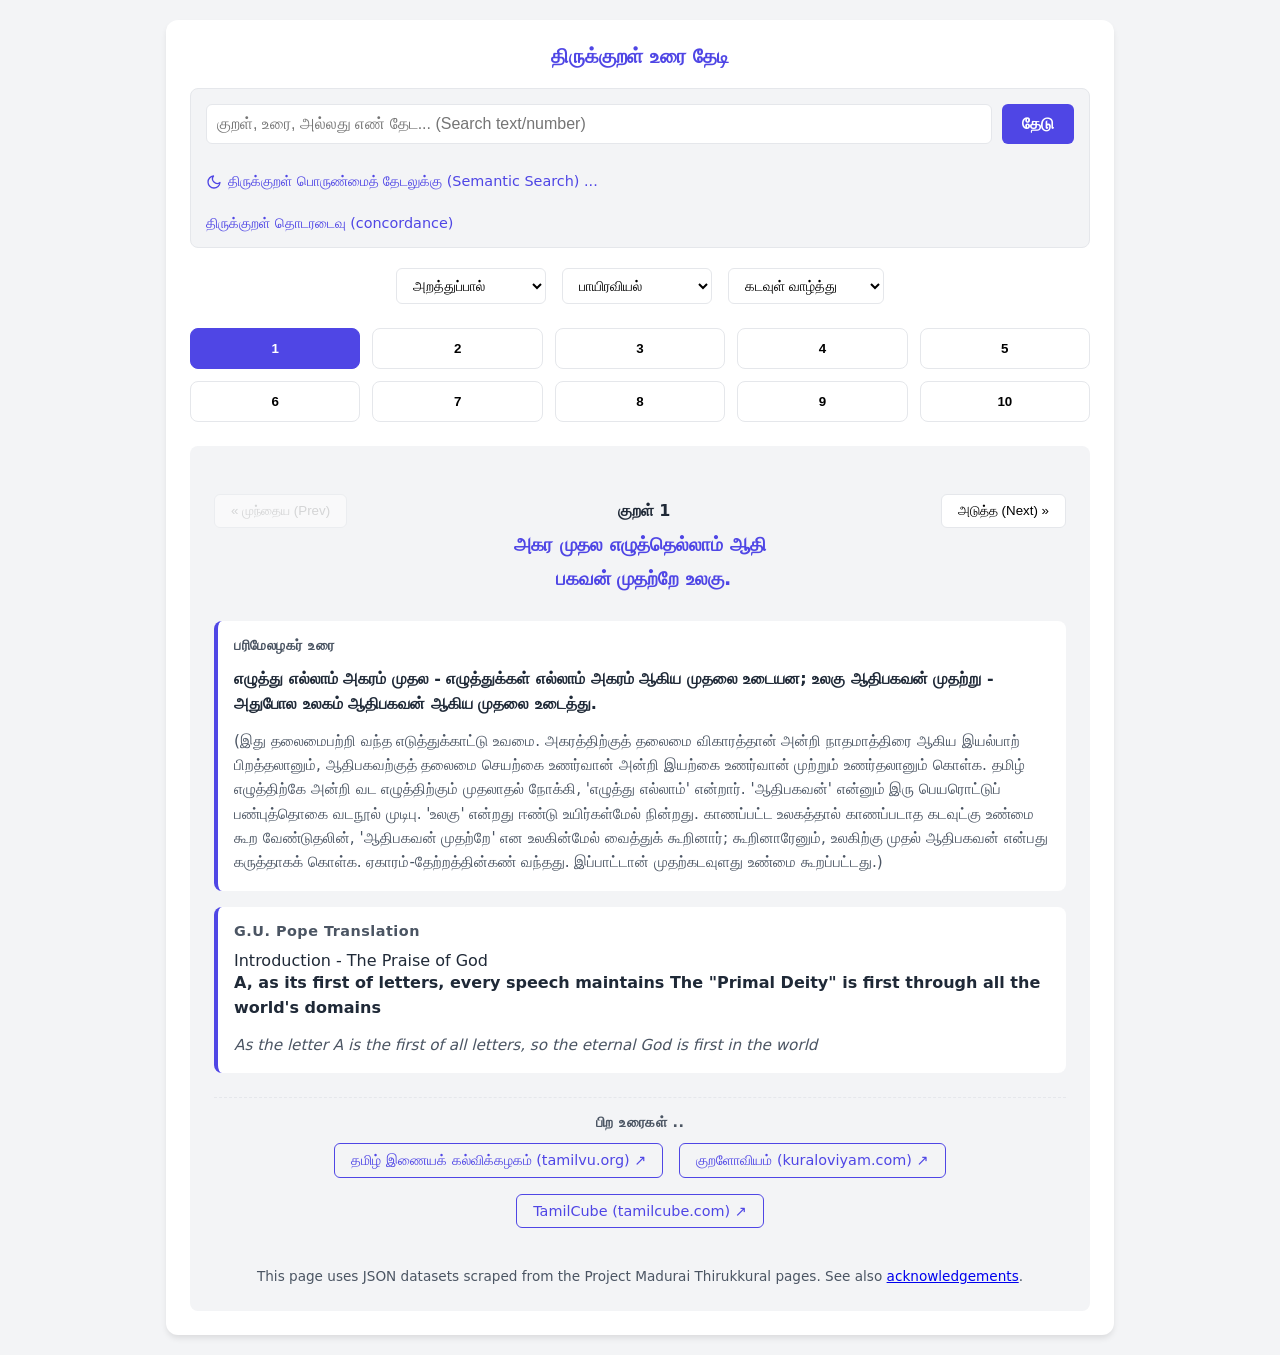
==== index.html @ 0a446682 "using table for search results rather than drop down which does not work on mobile properly." ====
<!DOCTYPE html>
<html lang="ta">
<head>
  <meta charset="UTF-8">
  <meta name="viewport" content="width=device-width, initial-scale=1.0">
  <title>திருக்குறள் உரை தேடி</title>
  <link rel="stylesheet" href="common.css">
  <style>
    body {
      flex-direction: column;
      align-items: center;
      padding: 20px;
      display: flex;
    }
    .container {
      max-width: 900px;
      width: 100%;
      background: var(--surface);
      border-radius: 12px;
      box-shadow: 0 4px 6px -1px rgba(0, 0, 0, 0.1);
      padding: 24px;
    }
    .header {
      text-align: center;
      margin-bottom: 20px;
    }

    /* --- New Search Styles --- */
    .search-container {
      position: relative;
      margin-bottom: 24px;
      text-align: center;
      padding-bottom: 20px;
      border-bottom: 1px solid var(--border);
      z-index: 50;
    }
    .search-box {
      display: flex;
      justify-content: center;
      gap: 8px;
      margin-bottom: 12px;
    }
    .search-box input {
      width: 100%;
      max-width: 400px;
      padding: 10px 14px;
      border: 1px solid var(--border);
      border-radius: 6px;
      font-size: 1rem;
      outline: none;
    }
    .search-box input:focus {
      border-color: var(--primary);
      box-shadow: 0 0 0 2px rgba(79, 70, 229, 0.1);
    }
    .search-box button {
      padding: 10px 20px;
      background: var(--primary);
      color: white;
      border: none;
      border-radius: 6px;
      cursor: pointer;
      font-weight: bold;
      transition: background 0.2s;
    }
    .search-box button:hover {
      background: var(--primary-hover);
    }
    .semantic-link {
      font-size: 0.9rem;
      color: var(--primary);
      text-decoration: none;
      font-weight: 500;
      display: inline-flex;
      align-items: center;
      gap: 6px;
    }
    .semantic-link:hover {
      text-decoration: underline;
    }

    .concordance-link {
      font-size: 0.9rem;
      color: var(--primary);
      text-decoration: none;
      font-weight: 500;
      display: inline-flex;
      align-items: center;
      gap: 6px;
    }
    .concordance-link:hover {
      text-decoration: underline;
    }

    .concordance-word-link {
      color: var(--primary);
      text-decoration:none;
    }

    .concordance-word-link:hover {
      text-decoration: underline;
    }

    .search-results {
      display: none;
      position: absolute;
      top: 60px; /* Positions right below the input */
      left: 50%;
      transform: translateX(-50%);
      width: 100%;
      max-width: 500px;
      background: var(--surface);
      border: 1px solid var(--border);
      border-radius: 8px;
      box-shadow: 0 10px 25px -5px rgba(0, 0, 0, 0.1);
      max-height: 350px;
      overflow-y: auto;
      text-align: left;
    }
    .search-result-item {
      padding: 12px 16px;
      border-bottom: 1px solid var(--border);
      cursor: pointer;
      transition: background 0.2s;
    }
    .search-result-item:last-child {
      border-bottom: none;
    }
    .search-result-item:hover {
      background: var(--background);
    }
    .search-result-kural {
      font-weight: 600;
      color: var(--primary);
      margin-bottom: 4px;
      font-size: 0.9rem;
    }
    .search-result-text {
      font-size: 0.95rem;
      color: var(--text-main);
      white-space: nowrap;
      overflow: hidden;
      text-overflow: ellipsis;
    }
    /* -------------------------- */

    .nav-controls {
      display: flex;
      gap: 16px;
      margin-bottom: 24px;
      flex-wrap: wrap;
      justify-content: center;
    }
    select {
      padding: 8px 12px;
      border: 1px solid var(--border);
      border-radius: 6px;
      font-size: 14px;
      outline: none;
      background: var(--surface);
      cursor: pointer;
      min-width: 150px;
    }
    .kural-grid {
      display: grid;
      grid-template-columns: repeat(5, 1fr);
      gap: 12px;
      margin-bottom: 24px;
    }
    .kural-btn {
      padding: 12px;
      background: var(--surface);
      border: 1px solid var(--border);
      border-radius: 8px;
      cursor: pointer;
      font-weight: bold;
      transition: all 0.2s;
      position: relative;
    }
    .kural-btn:hover {
      border-color: var(--primary);
      color: var(--primary);
    }
    .kural-btn.active {
      background: var(--primary);
      color: white;
      border-color: var(--primary);
    }
    .kural-btn::after {
      content: attr(data-preview);
      position: absolute;
      bottom: 110%;
      left: 50%;
      transform: translateX(-50%);
      background: #333;
      color: white;
      padding: 8px;
      border-radius: 4px;
      font-size: 12px;
      white-space: pre-line;
      width: max-content;
      max-width: 250px;
      opacity: 0;
      pointer-events: none;
      transition: opacity 0.2s;
      z-index: 10;
      text-align: center;
      line-height: 1.4;
    }
    .kural-btn:hover::after {
      opacity: 1;
    }
    .viewer {
      background: var(--background);
      border-radius: 8px;
      padding: 24px;
      margin-top: 16px;
    }
    .kural-text {
      font-size: 1.2rem;
      font-weight: 600;
      line-height: 1.8;
      text-align: center;
      margin-bottom: 24px;
      color: var(--primary);
      white-space: pre-wrap; /* This makes the \n in JSON render as actual line breaks! */
    }
    .urai-section {
      margin-bottom: 16px;
      padding: 16px;
      background: var(--surface);
      border-radius: 8px;
      border-left: 4px solid var(--primary);
    }
    .urai-title {
      font-size: 0.9rem;
      color: var(--text-muted);
      letter-spacing: 0.5px;
      margin-bottom: 12px;
      font-weight: bold;
    }
    .urai-summary {
      font-weight: 600;
      color: var(--text-main);
      margin-bottom: 12px;
      line-height: 1.6;
    }
    .urai-detail {
      color: var(--text-muted);
      line-height: 1.6;
      font-size: 0.95rem;
    }
    .pagination {
      display: flex;
      justify-content: space-between;
      margin-top: 24px;
    }
    .page-btn {
      padding: 8px 16px;
      background: var(--surface);
      border: 1px solid var(--border);
      border-radius: 6px;
      cursor: pointer;
    }
    .page-btn:hover:not(:disabled) {
      background: var(--primary);
      color: white;
    }
    .page-btn:disabled {
      opacity: 0.5;
      cursor: not-allowed;
    }

    .external-links-section {
      margin-top: 24px;
      padding-top: 16px;
      border-top: 1px dashed var(--border);
      text-align: center;
    }
    .external-links {
      display: flex;
      gap: 16px;
      justify-content: center;
      flex-wrap: wrap;
      margin-top: 12px;
    }
    .external-links a {
      color: var(--primary);
      text-decoration: none;
      font-weight: 500;
      font-size: 0.9rem;
      padding: 8px 16px;
      border: 1px solid var(--primary);
      border-radius: 6px;
      transition: all 0.2s;
    }
    .external-links a:hover {
      background: var(--primary);
      color: white;
    }

    mark {
      background-color: #fef08a; /* Soft yellow */
      color: #1f2937;
      border-radius: 2px;
      padding: 0 2px;
      font-weight: bold;
    }

  </style>
</head>
<body>

<div class="container">
  <div class="header">
    <h1>திருக்குறள் உரை தேடி</h1>
  </div>

  <!-- Search Section -->
  <div id="search-section" style="margin: 20px 0; padding: 15px; background: var(--background); border-radius: 8px; border: 1px solid var(--border);">
    <div style="display: flex; gap: 10px;">
        <input type="text" id="searchInput" placeholder="குறள், உரை, அல்லது எண் தேட... (Search text/number)"
            style="flex: 1; padding: 10px; border: 1px solid var(--border); border-radius: 6px; font-size: 1rem;">
        <button onclick="executeSearch()" style="padding: 10px 20px; background: var(--primary); color: white; border: none; border-radius: 6px; cursor: pointer; font-size: 1rem; font-weight: bold;">
            தேடு
        </button>
    </div>

    <div style="margin-top: 10px;">
      <br>
      <a href="search.html" class="semantic-link" target="TirukkuralSemanticSearchPage">
        <svg width="16" height="16" viewBox="0 0 24 24" fill="none"
          stroke="currentColor" stroke-width="2" stroke-linecap="round"
          stroke-linejoin="round"><path d="M21 12.79A9 9 0 1 1 11.21 3 7 7 0 0 0 21 12.79z"></path>
        </svg>
        திருக்குறள் பொருண்மைத் தேடலுக்கு (Semantic Search) ...
      </a>
      <br>
      <br>
      <a href="concordance.html"  class="concordance-link"
          target="TirukkualConcordancePage">திருக்குறள் தொடரடைவு (concordance)</a>
    </div>

    <div id="search-results-container" style="display: none; margin-top: 15px; max-height: 400px; overflow-y: auto; border: 1px solid var(--border); border-radius: 6px;">
        <table style="width: 100%; border-collapse: collapse; background: white;">
            <thead style="position: sticky; top: 0; background: #f1f5f9; box-shadow: 0 1px 2px rgba(0,0,0,0.1); z-index: 1;">
                <tr>
                    <th style="padding: 10px; text-align: left; width: 25%; border-bottom: 2px solid #cbd5e1;">எண்</th>
                    <th style="padding: 10px; text-align: left; border-bottom: 2px solid #cbd5e1;">குறள் / விளக்கம்</th>
                </tr>
            </thead>
            <tbody id="search-results-body"></tbody>
        </table>
    </div>
  </div>

  <div class="nav-controls">
    <select id="paalSelect"></select>
    <select id="iyalSelect"></select>
    <select id="adhikaramSelect"></select>
  </div>

  <div class="kural-grid" id="kuralGrid"></div>

  <div class="viewer" id="viewerSection" style="display: none;">
    <div class="pagination">
      <button class="page-btn" id="prevBtn">« முந்தைய (Prev)</button>
      <span id="kuralNumberDisplay" style="font-weight: bold; align-self: center;"></span>
      <button class="page-btn" id="nextBtn">அடுத்த (Next) »</button>
    </div>

    <div class="kural-text" id="kuralText"></div>

    <div class="urai-section">
      <div class="urai-title">பரிமேலழகர் உரை</div>
      <div class="urai-summary" id="parimelazhagarSummary"></div>
      <div class="urai-detail" id="parimelazhagarDetail"></div>
    </div>

    <div class="urai-section">
      <div class="urai-title">G.U. Pope Translation</div>
      <div class="urai-iyal-adikaram-title" id="popeIyalAdikaramTitle"></div>
      <div class="urai-summary" id="popeTranslation"></div>
      <div class="urai-detail" id="popeExplanation" style="font-style: italic;"></div>
    </div>

    <div class="external-links-section">
      <div class="urai-title">பிற உரைகள் ..</div>
      <div class="external-links">
        <a id="linkTamilVu" href="#" target="TamilvuKuralPage" rel="noopener noreferrer">தமிழ் இணையக் கல்விக்கழகம் (tamilvu.org) ↗</a>
        <a id="linkKuraloviyam" href="#" target="KuraloviyamKuralPage" rel="noopener noreferrer">குறளோவியம் (kuraloviyam.com) ↗</a>
        <a id="linkTamilcube" href="#" target="TamilcubeKuralPage" rel="noopener noreferrer">TamilCube (tamilcube.com) ↗</a
      </div>
    </div>

    <br>
    <br>
    <!-- Semantic paragraph for the attribution -->
    <p style="font-size: 0.85rem; color: var(--text-muted); line-height: 1.5; margin: 0;">
      This page uses JSON datasets scraped from the Project Madurai Thirukkural pages. See
      also <a href="acknowledgements.html">acknowledgements</a>.
    </p>

  </div>
</div>

<script src="mobile_detect.js"></script>
<script src="concordance_utils.js"></script>
<script src="json_load.js"></script>

<script>
  window.name = "TirukkuralMainPage";

  let kuralsData = [];
  let hierarchy = {};
  let currentAdhikaramKurals = [];
  let currentIndex = 0;

  async function loadData() {
    try {
      // Assuming your loadJSON() returns the parsed JSON array or null
      const [kData, pData, uData] = await Promise.all([
        loadJSON('tirukkural.json').catch(() => null),
        loadJSON('tirukkural_pope_translation.json').catch(() => null),
        loadJSON('tirukkural_parmelazhagar_urai.json').catch(() => null)
      ]);

      // Check if the data arrays actually exist
      if (!kData || !pData || !uData) {
        throw new Error("One or more JSONs not found in IndexedDB/Storage");
      }

      // We don't need kRes.json() anymore, we map the data directly!
      kuralsData = kData.map(k => {
        const pope = pData.find(p => p.global_number === k.global_number) || {};
        const urai = uData.find(u => u.global_number === k.global_number) || {};
        return {
          ...k,
          p_summary: urai.summary || "உரை கிடைக்கவில்லை",
          p_detail: urai.explanation || "",
          pope_adhikaram: pope.adhikaram || "",
          pope_iyal: pope.iyal || "",
          pope_trans: pope.translation || "Translation not available",
          pope_exp: pope.explanation || ""
        };
      });
    } catch (e) {
      console.error(e); // Added this so you can see exact errors in the console!
      console.warn("Failed to load JSONs from IndexedDB.");
      return;
    }

    buildHierarchy();
    initDropdowns();
    checkUrlForKural();
  }

  function buildHierarchy() {
    hierarchy = {};
    kuralsData.forEach(k => {
      if (!hierarchy[k.paal]) hierarchy[k.paal] = {};
      if (!hierarchy[k.paal][k.iyal]) hierarchy[k.paal][k.iyal] = new Set();
      hierarchy[k.paal][k.iyal].add(k.adhikaram);
    });
  }

  const pSel = document.getElementById('paalSelect');
  const iSel = document.getElementById('iyalSelect');
  const aSel = document.getElementById('adhikaramSelect');
  const grid = document.getElementById('kuralGrid');
  const viewer = document.getElementById('viewerSection');

  function initDropdowns() {
    populateSelect(pSel, Object.keys(hierarchy));
    pSel.onchange = () => {
      populateSelect(iSel, Object.keys(hierarchy[pSel.value]));
      iSel.onchange();
    };
    iSel.onchange = () => {
      populateSelect(aSel, Array.from(hierarchy[pSel.value][iSel.value]));
      aSel.onchange();
    };
    aSel.onchange = () => loadAdhikaram(true);

    if(pSel.options.length > 0) pSel.onchange();
  }

  function populateSelect(el, items) {
    el.innerHTML = items.map(item => `<option value="${item}">${item}</option>`).join('');
  }

  function loadAdhikaram(autoShowFirst = true) {
    const selectedPaal = pSel.value;
    const selectedIyal = iSel.value;
    const selectedAdhikaram = aSel.value;

    currentAdhikaramKurals = kuralsData.filter(k =>
      k.paal === selectedPaal &&
      k.iyal === selectedIyal &&
      k.adhikaram === selectedAdhikaram
    );

    grid.innerHTML = currentAdhikaramKurals.map((k, i) => `
      <button class="kural-btn" onclick="showKural(${i})" data-preview="${k.text}">
        ${k.global_number}
      </button>
    `).join('');

    if(currentAdhikaramKurals.length > 0 && autoShowFirst !== false) {
      showKural(0);
    }
  }

  function showKural(index) {
    currentIndex = index;
    const kural = currentAdhikaramKurals[index];

    document.querySelectorAll('.kural-btn').forEach((btn, i) => {
      btn.classList.toggle('active', i === index);
    });

    viewer.style.display = 'block';
    document.getElementById('kuralNumberDisplay').textContent = `குறள் ${kural.global_number}`;
    document.getElementById('kuralText').innerHTML = concordanceLinkedNurpa(isMobile, kural.text);

    document.getElementById('parimelazhagarSummary').textContent = kural.p_summary;
    document.getElementById('parimelazhagarDetail').textContent = kural.p_detail;

    document.getElementById('popeIyalAdikaramTitle').textContent = `${kural.pope_iyal} - ${kural.pope_adhikaram}`;
    document.getElementById('popeTranslation').textContent = kural.pope_trans;
    document.getElementById('popeExplanation').textContent = kural.pope_exp;

    document.getElementById('prevBtn').disabled = kural.global_number === 1;
    document.getElementById('nextBtn').disabled = kural.global_number === 1330;

    // Update external links dynamically
    document.getElementById('linkTamilVu').href = `https://www.tamilvu.org/slet/l2100/l2100uri.jsp?song_no=${kural.global_number}&book_id=31&head_id=26`;
    document.getElementById('linkKuraloviyam').href = `https://kuraloviyam.com/kural/${kural.global_number}/`;
    document.getElementById('linkTamilcube').href = `https://tamilcube.com/thirukkural-online/kural/${kural.global_number}/`;
  }

  // --- Core Navigation ---
  document.getElementById('prevBtn').onclick = () => navigateGlobal(-1);
  document.getElementById('nextBtn').onclick = () => navigateGlobal(1);

  function navigateGlobal(step) {
    if(!currentAdhikaramKurals.length) return;
    const currentGlobalNum = currentAdhikaramKurals[currentIndex].global_number;
    jumpToKuralGlobal(currentGlobalNum + step);
  }

  function jumpToKuralGlobal(targetGlobalNum) {
    const targetKural = kuralsData.find(k => k.global_number === targetGlobalNum);
    if (!targetKural) return;

    let adhikaramChanged = false;

    if (pSel.value !== targetKural.paal) {
      pSel.value = targetKural.paal;
      populateSelect(iSel, Object.keys(hierarchy[pSel.value]));
      adhikaramChanged = true;
    }

    if (iSel.value !== targetKural.iyal || adhikaramChanged) {
      iSel.value = targetKural.iyal;
      populateSelect(aSel, Array.from(hierarchy[pSel.value][iSel.value]));
      adhikaramChanged = true;
    }

    if (aSel.value !== targetKural.adhikaram) {
      aSel.value = targetKural.adhikaram;
      adhikaramChanged = true;
    }

    if (adhikaramChanged) {
      loadAdhikaram(false);
    }

    const localIndex = currentAdhikaramKurals.findIndex(k => k.global_number === targetGlobalNum);
    if (localIndex !== -1) {
      showKural(localIndex);
    }
  }

  function checkUrlForKural() {
    const urlParams = new URLSearchParams(window.location.search);
    const kuralNo = parseInt(urlParams.get('kural_no'));
    if (kuralNo && kuralNo >= 1 && kuralNo <= 1330) {
      jumpToKuralGlobal(kuralNo);
    }
  }

  // --- Search Logic ---
  const searchInput = document.getElementById('searchInput');
  const searchResults = document.getElementById('searchResults');

  // Helper to safely escape special characters in the search query
  function escapeRegExp(string) {
    return string.replace(/[.*+?^${}()|[\]\\]/g, '\\$&');
  }

  // Helper to extract a snippet of text around the matched word and highlight it
  function getMatchSnippet(text, query) {
    if (!text) return null;
    const lowerText = text.toLowerCase();
    const index = lowerText.indexOf(query);
    if (index === -1) return null;

    // Grab a window of text (30 chars before, 50 chars after) so long urais fit in the dropdown
    const start = Math.max(0, index - 30);
    const end = Math.min(text.length, index + query.length + 50);
    let snippet = text.substring(start, end);

    if (start > 0) snippet = '...' + snippet;
    if (end < text.length) snippet = snippet + '...';

    // Apply the yellow <mark> tag to the exact matched query
    const regex = new RegExp(`(${escapeRegExp(query)})`, 'gi');
    return snippet.replace(regex, '<mark>$1</mark>');
  }

// Simple Enter-key support for desktop (optional, since the button handles mobile perfectly)
  document.getElementById('searchInput').addEventListener('keypress', function(e) {
    if (e.key === 'Enter') executeSearch();
  });

  function executeSearch() {
    const searchInput = document.getElementById('searchInput');
    const resultsContainer = document.getElementById('search-results-container');
    const tbody = document.getElementById('search-results-body');
    const query = searchInput.value.trim().toLowerCase();

    if (!query) {
      resultsContainer.style.display = 'none';
      return;
    }

    // 1. EXACT NUMBER CHECK
    if (/^\d+$/.test(query)) {
      const kuralNum = parseInt(query, 10);
      if (kuralNum >= 1 && kuralNum <= 1330) {
        const m = kuralsData[kuralNum - 1];

        tbody.innerHTML = `
          <tr style="cursor: pointer; background: #f0fdf4; border-bottom: 1px solid #e2e8f0;" onclick="selectSearchResult(${m.global_number})">
            <td style="padding: 12px; font-weight: bold; color: var(--primary); vertical-align: top;">🎯 ${m.global_number}</td>
            <td style="padding: 12px; vertical-align: top;">
              <div style="font-size: 0.85rem; color: #64748b; margin-bottom: 4px;">${m.adhikaram}</div>
              <div style="color: var(--text-main); font-weight: 500;">${m.text.replace(/\n/g, '<br>')}</div>
            </td>
          </tr>
        `;
        resultsContainer.style.display = 'block';

        // Hide keyboard on mobile after successful search
        searchInput.blur();
        return;
      }
    }

    // 2. STANDARD TEXT SEARCH
    const matches = kuralsData.filter(k =>
      (k.text && k.text.toLowerCase().includes(query)) ||
      (k.p_summary && k.p_summary.toLowerCase().includes(query)) ||
      (k.p_detail && k.p_detail.toLowerCase().includes(query)) ||
      (k.pope_trans && k.pope_trans.toLowerCase().includes(query)) ||
      (k.pope_exp && k.pope_exp.toLowerCase().includes(query))
    );

    if (matches.length === 0) {
      tbody.innerHTML = `<tr><td colspan="2" style="padding: 16px; text-align: center; color: var(--text-muted);">No matches found.</td></tr>`;
    } else {
      // You can show more results in a scrollable table! (e.g., 50 instead of 5)
      tbody.innerHTML = matches.slice(0, 50).map(m => {
        let snippet = getMatchSnippet(m.text.replace(/\n/g, ' - '), query);
        let context = "";

        if (!snippet) { snippet = getMatchSnippet(m.p_summary, query); if (snippet) context = "உரை"; }
        if (!snippet) { snippet = getMatchSnippet(m.pope_trans, query); if (snippet) context = "Translation"; }
        if (!snippet) { snippet = getMatchSnippet(m.p_detail, query); if (snippet) context = "விளக்கம்"; }
        if (!snippet) { snippet = getMatchSnippet(m.pope_exp, query); if (snippet) context = "Explanation"; }

        const contextLabel = context ? `<div style="color: var(--text-muted); font-size: 0.8rem; margin-bottom: 4px;">[in ${context}]</div>` : '';

        return `
          <tr style="cursor: pointer; border-bottom: 1px solid #e2e8f0;" onclick="selectSearchResult(${m.global_number})" onmouseover="this.style.backgroundColor='#f8fafc'" onmouseout="this.style.backgroundColor='transparent'">
            <td style="padding: 12px; font-weight: bold; color: var(--primary); vertical-align: top;">${m.global_number}</td>
            <td style="padding: 12px; vertical-align: top;">
              <div style="font-size: 0.85rem; color: #64748b; margin-bottom: 4px;">${m.adhikaram}</div>
              ${contextLabel}
              <div style="color: var(--text-main);">${snippet}</div>
            </td>
          </tr>
        `;
      }).join('');
    }

    resultsContainer.style.display = 'block';
    searchInput.blur(); // Hide mobile keyboard
  }

  function selectSearchResult(kuralNumber) {
    jumpToKuralGlobal(kuralNumber);
  }

  // Allow pressing Enter to search
  searchInput.addEventListener('keydown', function(e) {
    if (e.key === 'Enter') {
      executeSearch();
    }
  });

  // Boot
  loadData();
</script>
</body>
</html>
---- common.css ----
:root {
  --primary: #4f46e5;
  --primary-hover: #4338ca;
  --surface: #ffffff;
  --background: #f3f4f6;
  --text-main: #1f2937;
  --text-muted: #4b5563;
  --border: #e5e7eb;
}
  

body,
html {
  font-family:
    system-ui,
    -apple-system,
    BlinkMacSystemFont,
    "Segoe UI",
    "Noto Sans Tamil",
    sans-serif;
    background-color: var(--background);
    color: var(--text-main);
    margin: 0;
  }

h1 {
  font-size: 1.25rem;
  margin: 0;
  color: var(--primary);
  white-space: nowrap;
  margin-bottom: 0.5rem;
}

.search-button {
  padding: 10px 20px;
  background-color: var(--primary);
  color: white;
  border: none;
  border-radius: 6px;
  cursor: pointer;
  font-weight: bold;
}

.external-link {
  color: var(--primary);
  text-decoration: none;
  font-weight: 500;
}
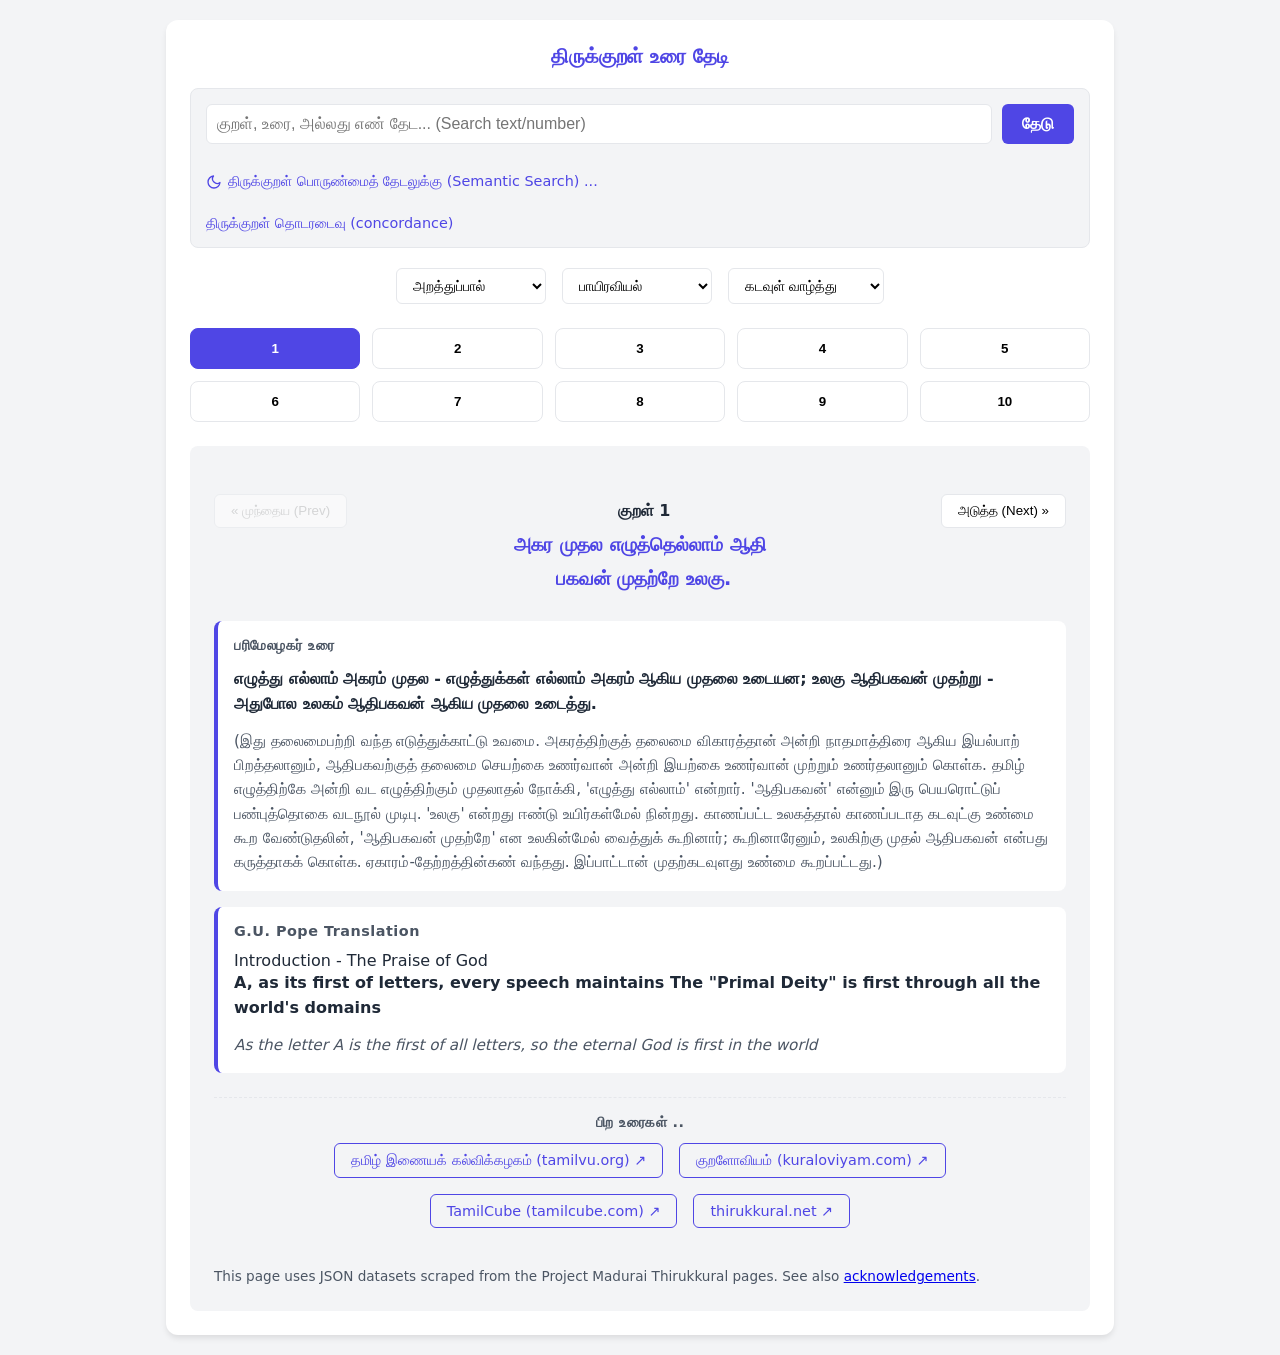
==== commit 25e6b528: "added kural link to thirukkural.net" ====
--- a/index.html
+++ b/index.html
@@ -25,47 +25,6 @@
       margin-bottom: 20px;
     }
 
-    /* --- New Search Styles --- */
-    .search-container {
-      position: relative;
-      margin-bottom: 24px;
-      text-align: center;
-      padding-bottom: 20px;
-      border-bottom: 1px solid var(--border);
-      z-index: 50;
-    }
-    .search-box {
-      display: flex;
-      justify-content: center;
-      gap: 8px;
-      margin-bottom: 12px;
-    }
-    .search-box input {
-      width: 100%;
-      max-width: 400px;
-      padding: 10px 14px;
-      border: 1px solid var(--border);
-      border-radius: 6px;
-      font-size: 1rem;
-      outline: none;
-    }
-    .search-box input:focus {
-      border-color: var(--primary);
-      box-shadow: 0 0 0 2px rgba(79, 70, 229, 0.1);
-    }
-    .search-box button {
-      padding: 10px 20px;
-      background: var(--primary);
-      color: white;
-      border: none;
-      border-radius: 6px;
-      cursor: pointer;
-      font-weight: bold;
-      transition: background 0.2s;
-    }
-    .search-box button:hover {
-      background: var(--primary-hover);
-    }
     .semantic-link {
       font-size: 0.9rem;
       color: var(--primary);
@@ -101,48 +60,40 @@
       text-decoration: underline;
     }
 
-    .search-results {
+    #searchSection {
+      margin: 20px 0;
+      padding: 15px;
+      background: var(--background);
+      border-radius: 8px;
+      border: 1px solid var(--border);
+    }
+
+    #searchButton {
+      padding: 10px 20px;
+      background: var(--primary);
+      color: white; border: none;
+      border-radius: 6px;
+      cursor: pointer;
+      font-size: 1rem;
+      font-weight: bold;
+    }
+
+    #searchInput {
+      flex: 1;
+      padding: 10px;
+      border: 1px solid var(--border);
+      border-radius: 6px;
+      font-size: 1rem;
+    }
+
+    #search-results-container {
       display: none;
-      position: absolute;
-      top: 60px; /* Positions right below the input */
-      left: 50%;
-      transform: translateX(-50%);
-      width: 100%;
-      max-width: 500px;
-      background: var(--surface);
+      margin-top: 15px;
+      max-height: 400px;
+      overflow-y: auto;
       border: 1px solid var(--border);
-      border-radius: 8px;
-      box-shadow: 0 10px 25px -5px rgba(0, 0, 0, 0.1);
-      max-height: 350px;
-      overflow-y: auto;
-      text-align: left;
-    }
-    .search-result-item {
-      padding: 12px 16px;
-      border-bottom: 1px solid var(--border);
-      cursor: pointer;
-      transition: background 0.2s;
-    }
-    .search-result-item:last-child {
-      border-bottom: none;
-    }
-    .search-result-item:hover {
-      background: var(--background);
-    }
-    .search-result-kural {
-      font-weight: 600;
-      color: var(--primary);
-      margin-bottom: 4px;
-      font-size: 0.9rem;
-    }
-    .search-result-text {
-      font-size: 0.95rem;
-      color: var(--text-main);
-      white-space: nowrap;
-      overflow: hidden;
-      text-overflow: ellipsis;
-    }
-    /* -------------------------- */
+      border-radius: 6px;
+    }
 
     .nav-controls {
       display: flex;
@@ -317,13 +268,10 @@
   </div>
 
   <!-- Search Section -->
-  <div id="search-section" style="margin: 20px 0; padding: 15px; background: var(--background); border-radius: 8px; border: 1px solid var(--border);">
+  <div id="searchSection">
     <div style="display: flex; gap: 10px;">
-        <input type="text" id="searchInput" placeholder="குறள், உரை, அல்லது எண் தேட... (Search text/number)"
-            style="flex: 1; padding: 10px; border: 1px solid var(--border); border-radius: 6px; font-size: 1rem;">
-        <button onclick="executeSearch()" style="padding: 10px 20px; background: var(--primary); color: white; border: none; border-radius: 6px; cursor: pointer; font-size: 1rem; font-weight: bold;">
-            தேடு
-        </button>
+        <input type="text" id="searchInput" placeholder="குறள், உரை, அல்லது எண் தேட... (Search text/number)">
+        <button onclick="executeSearch()" id="searchButton">தேடு</button>
     </div>
 
     <div style="margin-top: 10px;">
@@ -341,11 +289,17 @@
           target="TirukkualConcordancePage">திருக்குறள் தொடரடைவு (concordance)</a>
     </div>
 
-    <div id="search-results-container" style="display: none; margin-top: 15px; max-height: 400px; overflow-y: auto; border: 1px solid var(--border); border-radius: 6px;">
+    <div id="search-results-container">
         <table style="width: 100%; border-collapse: collapse; background: white;">
             <thead style="position: sticky; top: 0; background: #f1f5f9; box-shadow: 0 1px 2px rgba(0,0,0,0.1); z-index: 1;">
                 <tr>
-                    <th style="padding: 10px; text-align: left; width: 25%; border-bottom: 2px solid #cbd5e1;">எண்</th>
+                    <th style="padding: 10px; text-align: left; width: 25%; border-bottom: 2px solid #cbd5e1;">
+                      <a
+                        href="#" id="close-search-results"
+                        onClick = "closeSearchResults(); return false">
+                        &times; எண்
+                      </a>
+                    </th>
                     <th style="padding: 10px; text-align: left; border-bottom: 2px solid #cbd5e1;">குறள் / விளக்கம்</th>
                 </tr>
             </thead>
@@ -354,7 +308,7 @@
     </div>
   </div>
 
-  <div class="nav-controls">
+  <div id="nav-controls-section" class="nav-controls">
     <select id="paalSelect"></select>
     <select id="iyalSelect"></select>
     <select id="adhikaramSelect"></select>
@@ -389,8 +343,9 @@
       <div class="external-links">
         <a id="linkTamilVu" href="#" target="TamilvuKuralPage" rel="noopener noreferrer">தமிழ் இணையக் கல்விக்கழகம் (tamilvu.org) ↗</a>
         <a id="linkKuraloviyam" href="#" target="KuraloviyamKuralPage" rel="noopener noreferrer">குறளோவியம் (kuraloviyam.com) ↗</a>
-        <a id="linkTamilcube" href="#" target="TamilcubeKuralPage" rel="noopener noreferrer">TamilCube (tamilcube.com) ↗</a
-      </div>
+        <a id="linkTamilcube" href="#" target="TamilcubeKuralPage" rel="noopener noreferrer">TamilCube (tamilcube.com) ↗</a>
+        <a id="linkThirukkuralNet" href="#" target="ThirukkuralNetPage" rel="noopener noreferrer">thirukkural.net ↗</a>
+        </div>
     </div>
 
     <br>
@@ -430,7 +385,6 @@
         throw new Error("One or more JSONs not found in IndexedDB/Storage");
       }
 
-      // We don't need kRes.json() anymore, we map the data directly!
       kuralsData = kData.map(k => {
         const pope = pData.find(p => p.global_number === k.global_number) || {};
         const urai = uData.find(u => u.global_number === k.global_number) || {};
@@ -537,6 +491,7 @@
     document.getElementById('linkTamilVu').href = `https://www.tamilvu.org/slet/l2100/l2100uri.jsp?song_no=${kural.global_number}&book_id=31&head_id=26`;
     document.getElementById('linkKuraloviyam').href = `https://kuraloviyam.com/kural/${kural.global_number}/`;
     document.getElementById('linkTamilcube').href = `https://tamilcube.com/thirukkural-online/kural/${kural.global_number}/`;
+    document.getElementById('linkThirukkuralNet').href = `https://www.thirukkural.net/ta/kural/kural-${kural.global_number.toString().padStart(4, '0')}.html`;
   }
 
   // --- Core Navigation ---
@@ -592,34 +547,55 @@
 
   // --- Search Logic ---
   const searchInput = document.getElementById('searchInput');
-  const searchResults = document.getElementById('searchResults');
-
-  // Helper to safely escape special characters in the search query
+
   function escapeRegExp(string) {
     return string.replace(/[.*+?^${}()|[\]\\]/g, '\\$&');
   }
 
-  // Helper to extract a snippet of text around the matched word and highlight it
   function getMatchSnippet(text, query) {
     if (!text) return null;
     const lowerText = text.toLowerCase();
     const index = lowerText.indexOf(query);
     if (index === -1) return null;
 
-    // Grab a window of text (30 chars before, 50 chars after) so long urais fit in the dropdown
-    const start = Math.max(0, index - 30);
-    const end = Math.min(text.length, index + query.length + 50);
+    // Calculate raw indices
+    let start = Math.max(0, index - 30);
+    let end = Math.min(text.length, index + query.length + 50);
+
+    // Snap 'start' to the next space to avoid cutting mid-word
+    if (start > 0) {
+      const nextSpace = text.indexOf(' ', start);
+      if (nextSpace !== -1 && nextSpace < index) {
+        start = nextSpace + 1;
+      } else {
+        const lastSpaceBeforeMatch = text.lastIndexOf(' ', index);
+        start = lastSpaceBeforeMatch !== -1 ? lastSpaceBeforeMatch + 1 : 0;
+      }
+    }
+
+    // Snap 'end' backward to the nearest space
+    if (end < text.length) {
+      const prevSpace = text.lastIndexOf(' ', end);
+      if (prevSpace > index + query.length) {
+        end = prevSpace;
+      } else {
+        const firstSpaceAfterMatch = text.indexOf(' ', index + query.length);
+        end = firstSpaceAfterMatch !== -1 ? firstSpaceAfterMatch : text.length;
+      }
+    }
+
     let snippet = text.substring(start, end);
 
     if (start > 0) snippet = '...' + snippet;
     if (end < text.length) snippet = snippet + '...';
 
-    // Apply the yellow <mark> tag to the exact matched query
-    const regex = new RegExp(`(${escapeRegExp(query)})`, 'gi');
+    // Apply the yellow <mark> tag to the match AND any trailing Tamil combining marks
+    // [\u0BBE-\u0BCD\u0BD7] captures ா, ி, ீ, ு, ூ, ெ, ே, ை, ொ, ோ, ௌ, and ் (pulli)
+    const regex = new RegExp(`(${escapeRegExp(query)}[\\u0BBE-\\u0BCD\\u0BD7]*)`, 'gi');
     return snippet.replace(regex, '<mark>$1</mark>');
   }
 
-// Simple Enter-key support for desktop (optional, since the button handles mobile perfectly)
+  // Simple Enter-key support for desktop (optional, since the button handles mobile perfectly)
   document.getElementById('searchInput').addEventListener('keypress', function(e) {
     if (e.key === 'Enter') executeSearch();
   });
@@ -635,7 +611,7 @@
       return;
     }
 
-    // 1. EXACT NUMBER CHECK
+    // Exact Kural number check
     if (/^\d+$/.test(query)) {
       const kuralNum = parseInt(query, 10);
       if (kuralNum >= 1 && kuralNum <= 1330) {
@@ -645,7 +621,7 @@
           <tr style="cursor: pointer; background: #f0fdf4; border-bottom: 1px solid #e2e8f0;" onclick="selectSearchResult(${m.global_number})">
             <td style="padding: 12px; font-weight: bold; color: var(--primary); vertical-align: top;">🎯 ${m.global_number}</td>
             <td style="padding: 12px; vertical-align: top;">
-              <div style="font-size: 0.85rem; color: #64748b; margin-bottom: 4px;">${m.adhikaram}</div>
+              <div style="font-size: 0.85rem; color: #64748b; margin-bottom: 4px;">${m.paal} . ${m.adhikaram}</div>
               <div style="color: var(--text-main); font-weight: 500;">${m.text.replace(/\n/g, '<br>')}</div>
             </td>
           </tr>
@@ -658,7 +634,7 @@
       }
     }
 
-    // 2. STANDARD TEXT SEARCH
+    // Standard text search
     const matches = kuralsData.filter(k =>
       (k.text && k.text.toLowerCase().includes(query)) ||
       (k.p_summary && k.p_summary.toLowerCase().includes(query)) ||
@@ -675,18 +651,21 @@
         let snippet = getMatchSnippet(m.text.replace(/\n/g, ' - '), query);
         let context = "";
 
-        if (!snippet) { snippet = getMatchSnippet(m.p_summary, query); if (snippet) context = "உரை"; }
-        if (!snippet) { snippet = getMatchSnippet(m.pope_trans, query); if (snippet) context = "Translation"; }
-        if (!snippet) { snippet = getMatchSnippet(m.p_detail, query); if (snippet) context = "விளக்கம்"; }
-        if (!snippet) { snippet = getMatchSnippet(m.pope_exp, query); if (snippet) context = "Explanation"; }
-
-        const contextLabel = context ? `<div style="color: var(--text-muted); font-size: 0.8rem; margin-bottom: 4px;">[in ${context}]</div>` : '';
+        if (!snippet) { snippet = getMatchSnippet(m.p_summary, query); if (snippet) context = "உரையில்"; }
+        if (!snippet) { snippet = getMatchSnippet(m.pope_trans, query); if (snippet) context = "in translation"; }
+        if (!snippet) { snippet = getMatchSnippet(m.p_detail, query); if (snippet) context = "விளக்கத்தில்"; }
+        if (!snippet) { snippet = getMatchSnippet(m.pope_exp, query); if (snippet) context = "in explanation"; }
+
+        const contextLabel = context ? `<div style="color: var(--text-muted); font-size: 0.8rem; margin-bottom: 4px;">[${context}]</div>` : '';
 
         return `
-          <tr style="cursor: pointer; border-bottom: 1px solid #e2e8f0;" onclick="selectSearchResult(${m.global_number})" onmouseover="this.style.backgroundColor='#f8fafc'" onmouseout="this.style.backgroundColor='transparent'">
+          <tr style="cursor: pointer; border-bottom: 1px solid #e2e8f0;"
+            onclick="selectSearchResult(${m.global_number})"
+            onmouseover="this.style.backgroundColor='#f8fafc'"
+            onmouseout="this.style.backgroundColor='transparent'">
             <td style="padding: 12px; font-weight: bold; color: var(--primary); vertical-align: top;">${m.global_number}</td>
             <td style="padding: 12px; vertical-align: top;">
-              <div style="font-size: 0.85rem; color: #64748b; margin-bottom: 4px;">${m.adhikaram}</div>
+              <div style="font-size: 0.85rem; color: #64748b; margin-bottom: 4px;">${m.paal} . ${m.adhikaram}</div>
               ${contextLabel}
               <div style="color: var(--text-main);">${snippet}</div>
             </td>
@@ -701,6 +680,16 @@
 
   function selectSearchResult(kuralNumber) {
     jumpToKuralGlobal(kuralNumber);
+    const element = document.getElementById("nav-controls-section");
+    element.scrollIntoView({
+      block: "start",
+      behavior: "smooth"
+    });
+  }
+
+  function closeSearchResults() {
+      const resultsContainer = document.getElementById('search-results-container');
+      resultsContainer.style.display = 'none';
   }
 
   // Allow pressing Enter to search
